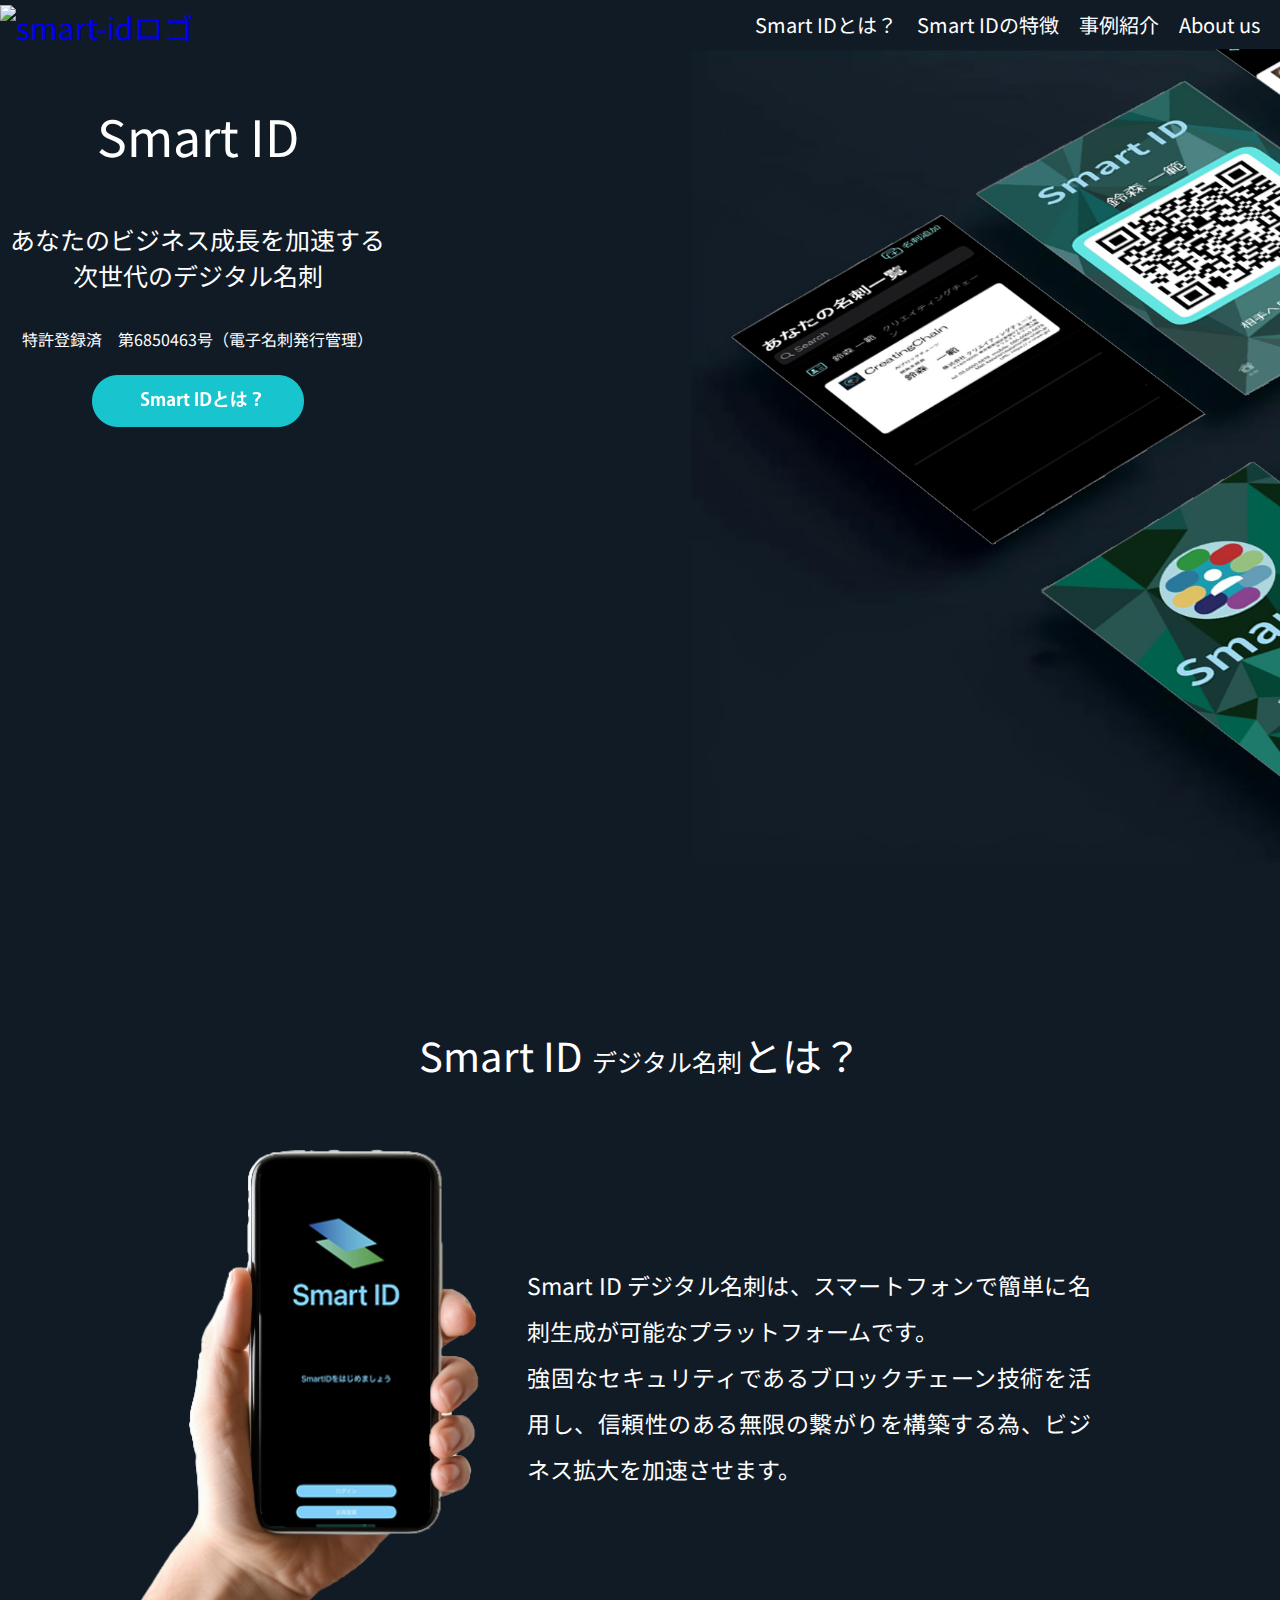
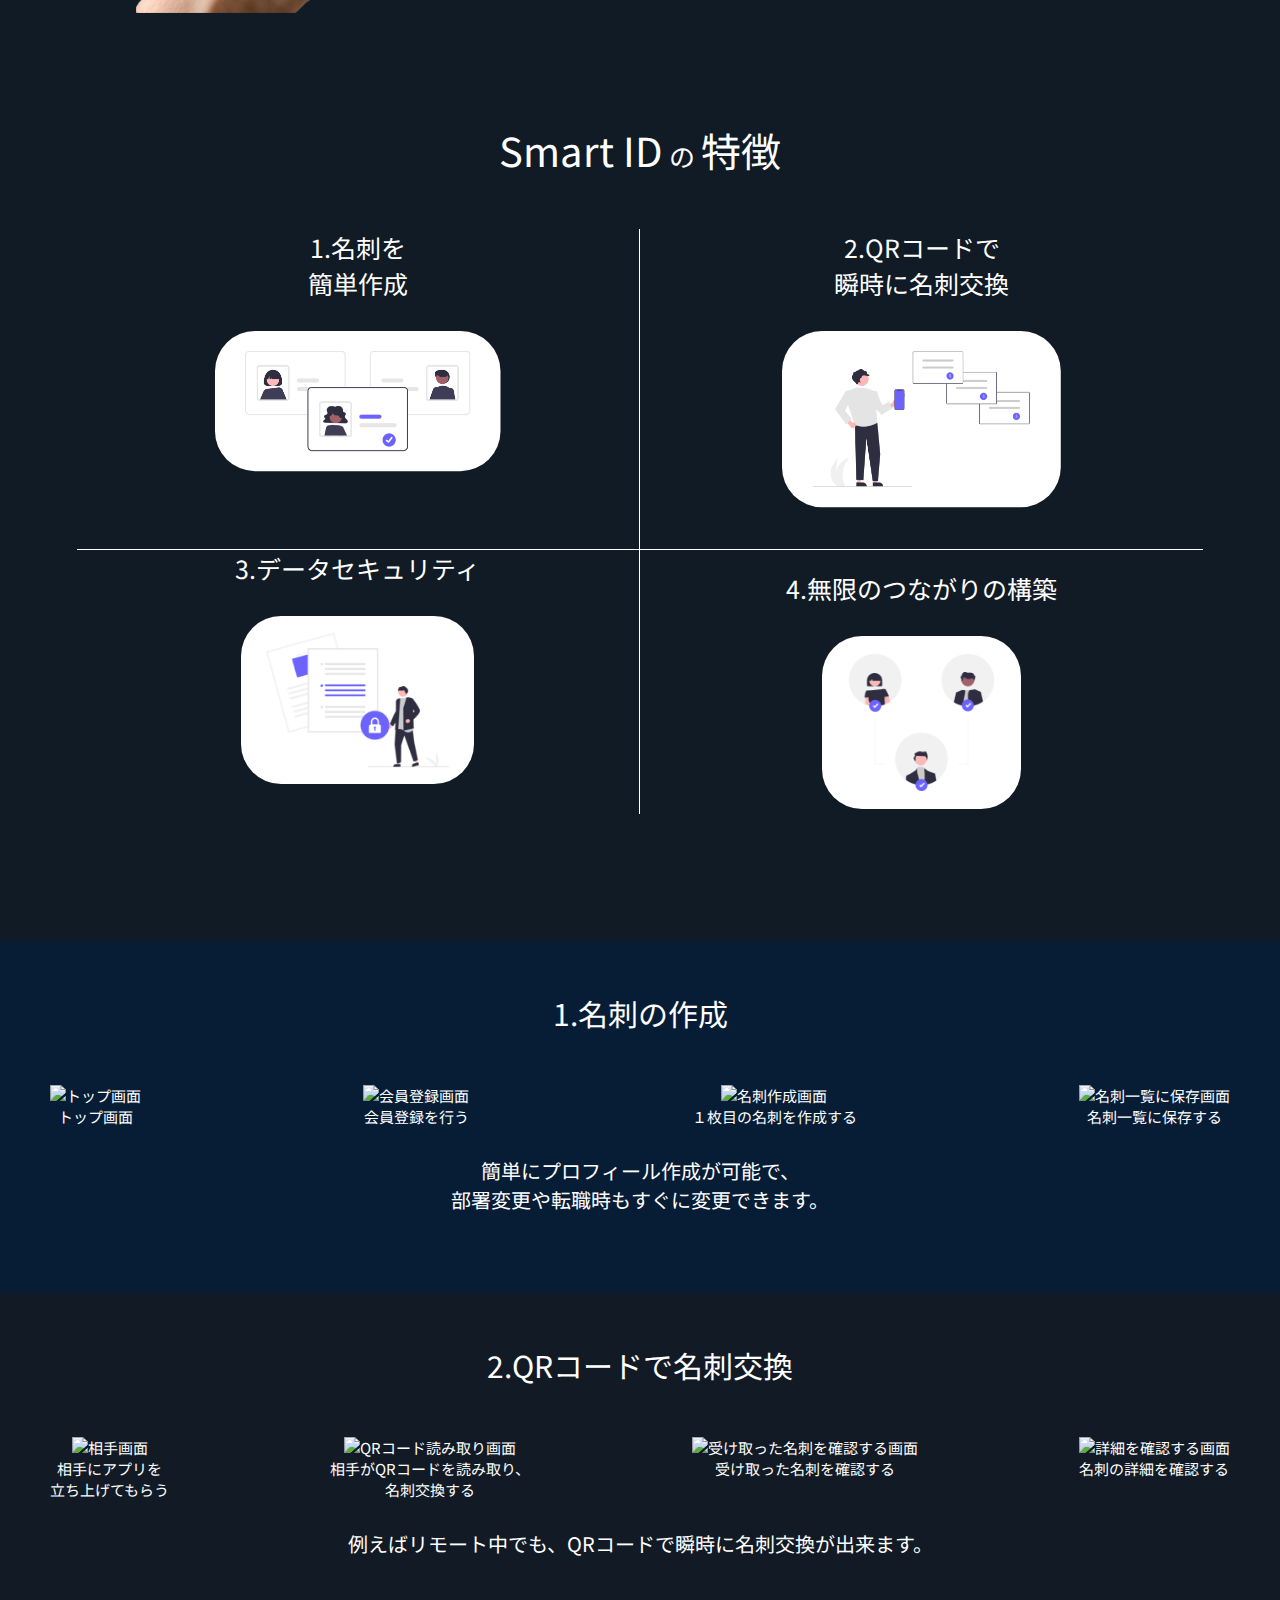
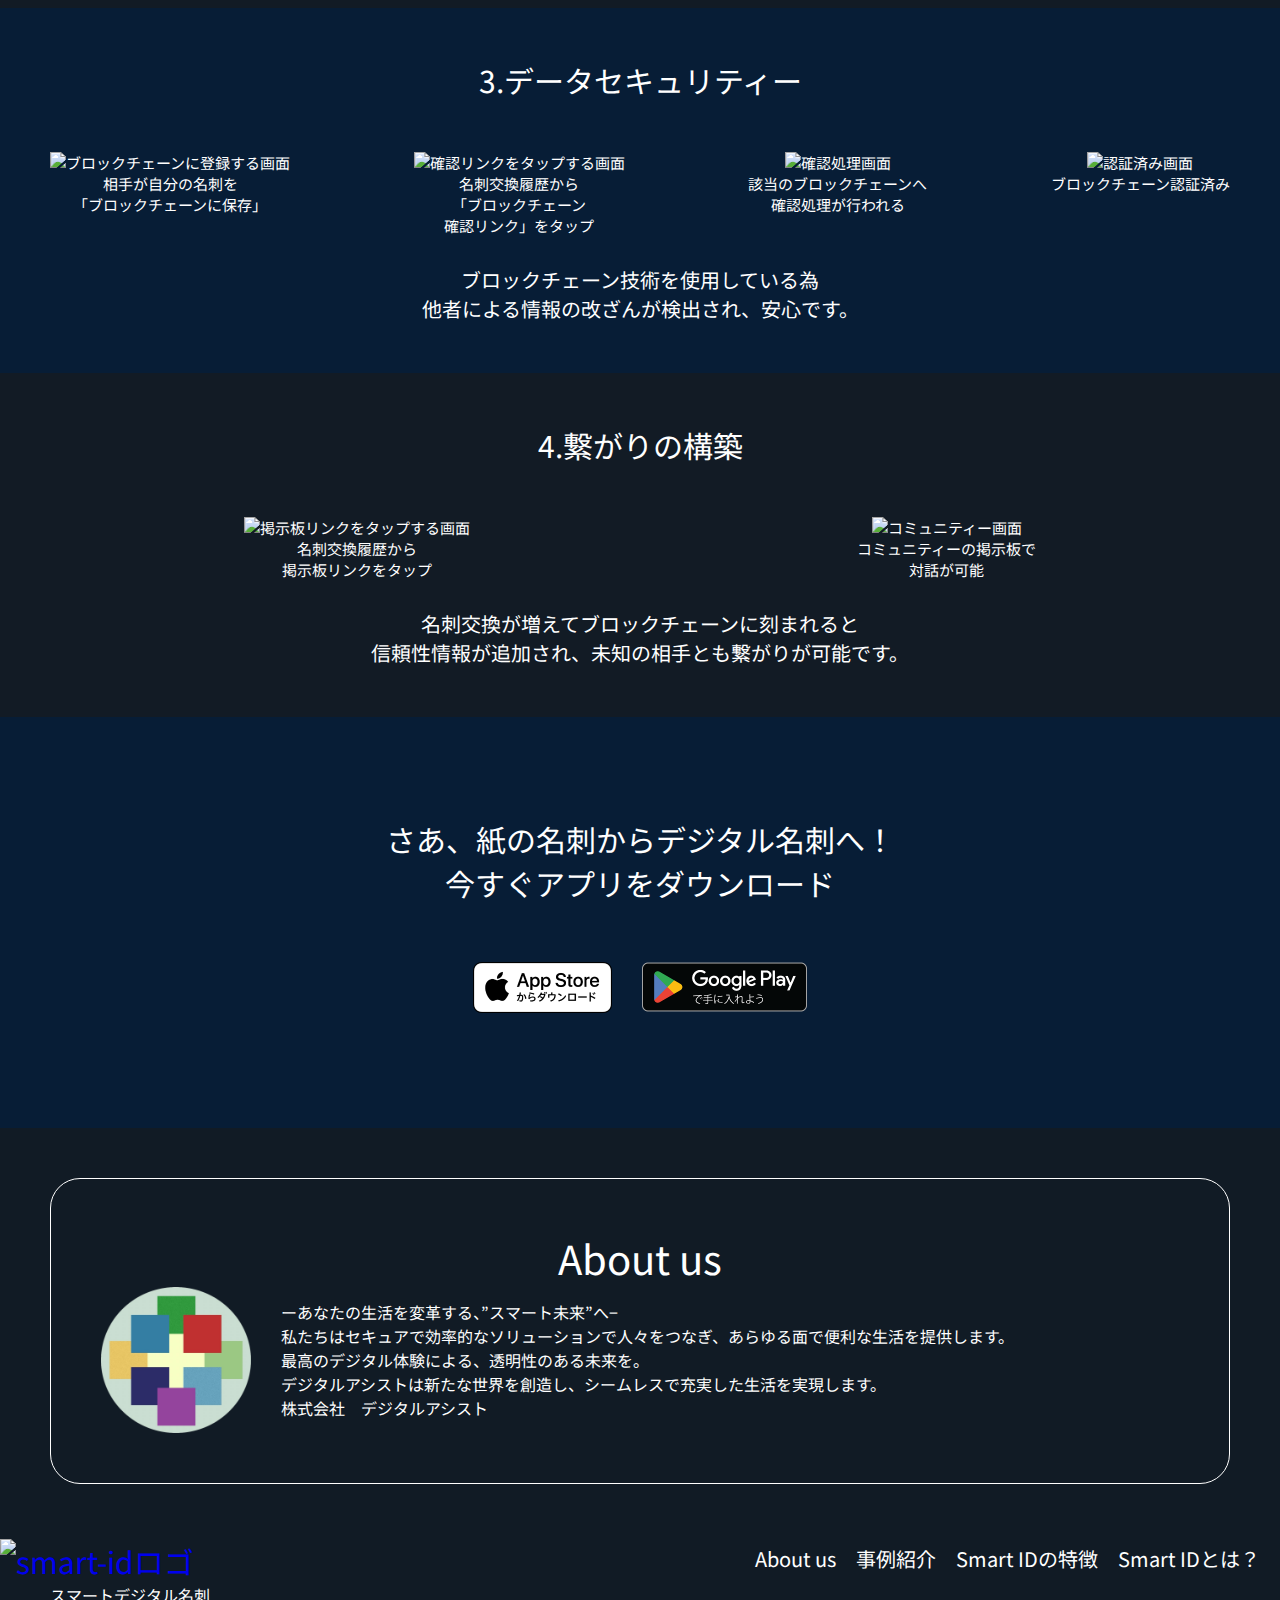
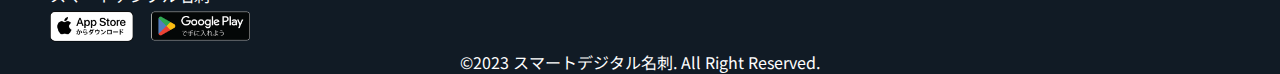
==== index編集中.html @ cce1cb6e "main visual cover" ====
<!doctype html>
<html>
<head>
<meta charset="UTF-8">
<title>Smart ID LP</title>
	<meta name="Description" content="あなたのビジネス成長を加速する、次世代のデジタル名刺">
<!--CSS-->
	<link href="https://fonts.googleapis.com/css?family=Noto+Sans+JP" rel="stylesheet">
	<link href="css/style.css" rel="stylesheet">
	
<!--CSS-->	
</head>
	
<body>
	
<!--header-->
	<header class="page-header wrapper">
		<h1><a href="index.html"><img class="logo" src="images/aprication logo2.png" alt="smart-idロゴ"></a>
	  </h1>

	<!--nav-->
		<nav>
			<ul class="main-nav">
				
				
				
				<li><a href="#about_us">About us</a></li>
				<li><a href="#">事例紹介</a></li>
				<li><a href="#point">Smart IDの特徴</a></li>
				<li><a href="#smart_id">Smart IDとは？</a></li>
            </ul>
		</nav>
		
	<!--nav-->
	</header>
<!--header-->
	
<!--main_visual-->	
	<div class="main_visual">
		<div class="main_text">
			<h1>Smart ID</h1>
			
			<p>あなたのビジネス成長を加速する
			<br>次世代のデジタル名刺</p><br>
			<h2>特許登録済　第6850463号（電子名刺発行管理）</h2><br>
			<a href="#smart_id"><img class="btn" src="images/botan/botan@2x.png" alt="botan"></a>
			<br>
			<br>
		
		</div>
		
        <div>
			<!--<img class="download" src="images/download botan@2x.png" alt="download botan">-->
		</div>
	
	</div>
<!--main_visual-->
	
<!--main-contents-->		
<main class="container">
		<div class="gradation-background">
			<!--smart_id-->
				<div id="smart_id">
					<h1>Smart ID <span>デジタル名刺</span>とは？</h1>
					<div class="contents">
						<img class="smartphone" src="images/hands2.png" alt="main-image">
						<p class="description"> Smart ID デジタル名刺は、スマートフォンで簡単に名刺生成が可能なプラットフォームです。<br>
					 強固なセキュリティであるブロックチェーン技術を活用し、信頼性のある無限の繋がりを構築する為、ビジネス拡大を加速させます。</p>		
					</div>
				</div>
			<!--smart_id-->
			
			<!--point-->
				<div id="point">
					<h1 class="point-title">Smart ID<span> の </span>特徴</h1>
					<div class="wrapper-grid">
						<div class="item border-b border-r">
							<p class="title">1.名刺を<br>簡単作成</p>
							<img src="images/undraw_Hire_re_gn5j.png" alt="meisi">
							<br><br><br><br>
							
							</div>
						<div class="item border-b">
							<p class="title">2.QRコードで<br>瞬時に名刺交換</p>
							<img src="images/undraw_Mobile_payments_re_7udl.png" alt="data-security">
							<br><br>
						
						</div>
						<div class="item border-r">
							<p class="title">3.データセキュリティ</p>
							<img src="images/undraw_secure_files_re_6vdh.png" alt="data-security">
						
						</div>
						<div class="item1">
							<p class="title">4.無限のつながりの構築</p>
							<img src="images/undraw_Connected_re_lmq2.png" alt="data-security">
				
						</div>
				
					</div>
					
				
				</div>
			<!--point-->
			
				</div>
			<!--detail-->
				
</main>
	
	
			<!--detail-->
				<div class="detail_wrapper">
					
					<div class="detail">
						<h1 class="h1" id="1">1.名刺の作成</h1>
						
							<div class="meishi_sakusei">
								 <div class="item">
									<img src="images/main_visual/smart id rogin.jpg" alt="トップ画面">
									 <p>トップ画面</p>
								 </div>
								 <div class="item">
									 <img src="images/main_visual/1-2.jpg" alt="会員登録画面">
									  <p>会員登録を行う</p>
								 </div>
								 <div class="item">
									 <img src="images/main_visual/1-3.jpg" alt="名刺作成画面">
									  <p>１枚目の名刺を作成する</p>
								 </div>
								 <div class="item">
									 <img src="images/main_visual/1-4.jpg" alt="名刺一覧に保存画面">
									  <p>名刺一覧に保存する</p>
							 </div>
								
						</div><br><h3>簡単にプロフィール作成が可能で、<br>部署変更や転職時もすぐに変更できます。</h3><br>
					 </div>
				     <div class="detail2" id="2">
						<h1 class="h1">2.QRコードで名刺交換</h1>
							<div class="qrcode_meishikoukann">
								<div class="item">
									<img src="images/main_visual/2-1.jpg" alt="相手画面">
									<p>相手にアプリを<br>立ち上げてもらう</p>
								</div>
							 	<div class="item">
									<img src="images/main_visual/2-2.jpg" alt="QRコード読み取り画面">
									<p>相手がQRコードを読み取り、<br>名刺交換する</p>
								</div>
							 	<div class="item">
									<img src="images/main_visual/2-3.jpg" alt="受け取った名刺を確認する画面">
									<p>受け取った名刺を確認する</p>
								</div>
							 	<div class="item">
									<img src="images/main_visual/2-4.jpg" alt="詳細を確認する画面">
									<p>名刺の詳細を確認する</p>
								</div>
						 	</div>
							<h3><br>例えばリモート中でも、QRコードで瞬時に名刺交換が出来ます。</h3>
						</div>
					
					<div class="detail" id="3">
						<h1 class="h1">3.データセキュリティー</h1>
						
							<div class="data_security">
								<div class="item">
									<img src="images/main_visual/3-1.jpg" alt="ブロックチェーンに登録する画面">
									<p>相手が自分の名刺を<br>「ブロックチェーンに保存」</p>
								</div>
								<div class="item">
									<img src="images/main_visual/3-2.jpg" alt="確認リンクをタップする画面">
									<p>名刺交換履歴から<br>「ブロックチェーン<br>確認リンク」をタップ</p>
								</div>
							 	<div class="item">
									<img src="images/main_visual/3-3.jpg" alt="確認処理画面">
									<p>該当のブロックチェーンへ<br>確認処理が行われる</p>
								</div>
							 	<div class="item">
									<img src="images/main_visual/3-4.jpg" alt="認証済み画面">
									<p>ブロックチェーン認証済み</p>
								</div>
						 </div><h3><br>ブロックチェーン技術を使用している為<br>
							他者による情報の改ざんが検出され、安心です。</h3>
					</div>
					
					<div class="detail2" id="4">
						<h1 class="h1">4.繋がりの構築</h1>
								
							<div class="tsunagari">
								<div class="item">
									 <img src="images/main_visual/3-1.jpg" alt="掲示板リンクをタップする画面">
									<p>名刺交換履歴から<br>掲示板リンクをタップ</p>
								</div>
								<div class="item">
									<img src="images/main_visual/4-2.jpg" alt="コミュニティー画面">
									<p>コミュニティーの掲示板で<br>対話が可能</p>
								</div>
							</div><br><h3>名刺交換が増えてブロックチェーンに刻まれると<br>信頼性情報が追加され、未知の相手とも繋がりが可能です。</h3>
					</div>
		</div>	
<!--main-contents-->		
	
<!--download2-->
<div class="download2">
	<p>さあ、紙の名刺からデジタル名刺へ！<br>今すぐアプリをダウンロード</p>
	<img src="images/download botan@2x.png" alt="download botan">
</div>
<!--download2-->

<!--about_us-->
	<article id="about_us">
		<h1 class="about_title">About us</h1>
			<div>
				<img src="images/Digital Assist icon.png" alt="digital_assist_logo">
				<p>ーあなたの生活を変革する、”スマート未来”へ−<br> 
					私たちはセキュアで効率的なソリューションで人々をつなぎ、あらゆる面で便利な生活を提供します。<br>最高のデジタル体験による、透明性のある未来を。<br>デジタルアシストは新たな世界を創造し、シームレスで充実した生活を実現します。<br>株式会社　デジタルアシスト 	</p>
			</div>
		
	

	</article>
<!--about_us-->

<!--footter-->
	<footer>
		<div class="footer">
				<h1><a href="index.html"><img class="logo" src="images/aprication logo2.png" alt="smart-idロゴ"></a></h1>		
			<nav>
			    <ul class="main-nav">
					<li><a href="#smart_id">Smart IDとは？</a></li>
					<li><a href="#point">Smart IDの特徴</a></li>
					<li><a href="#">事例紹介</a></li>
					<li><a href="#about_us">About us</a></li>
				</ul>
			</nav>
			</div>
		
		<div class="smartmeisi"><p>スマートデジタル名刺</p></div>
		<div class="download_botan">
			<img class="download_botan" src="images/download botan@2x.png" alt="download botan">
		</div>
		<p id="copy">
			<small>&copy;2023 スマートデジタル名刺.  All Right Reserved.</small>
		</p>
	</footer>
<!--footter-->
					
</body>
</html>
---- css/style.css ----
@charset "UTF-8";
/* ========================================
    リセットcss
========================================= */
html, body, div, span, applet, object, iframe,
h1, h2, h3, h4, h5, h6, p, blockquote, pre,
a, abbr, acronym, address, big, cite, code,
del, dfn, em, img, ins, kbd, q, s, samp,
small, strike, strong, sub, sup, tt, var,
b, u, i, center,
dl, dt, dd, ol, ul, li,
fieldset, form, label, legend,
table, caption, tbody, tfoot, thead, tr, th, td,
article, aside, canvas, details, embed,
figure, figcaption, footer, header, hgroup,
menu, nav, output, ruby, section, summary,
time, mark, audio, video {
    margin: 0;
    padding: 0;
    border: 0;
    font-style:normal;
    font-weight: normal;
    font-size: 100%;
    vertical-align: baseline;
}
article, aside, details, figcaption, figure,
footer, header, hgroup, menu, nav, section {
    display: block;
}
html{overflow-y: scroll;}
blockquote, q {quotes: none;}
blockquote:before, blockquote:after,q:before, q:after {content: ''; content: none;}
input, textarea{margin: 0; padding: 0;}
ol, ul{list-style:none;}
table{border-collapse: collapse; border-spacing:0;}
caption, th{text-align: left;}
a:focus {outline:none;}

div#test {
    text-align: center;
    position: absolute;
    top: 0;
    opacity: 0.5;
}

/* micro clearfix */
.cf:before,
.cf:after {
    content: " ";
    display: table;
}
.cf:after {clear: both;}
.cf {*zoom: 1;}

/* 共通部分
------------------------------------------------------------*/

html{
	font-size: 100%;
}

body{
	background-color: #111B25;
	color: #FFFFFF;
	font-family: "Noto Sans JP"; "小塚ゴシック Pro""Hiragino Sans", "Hiragino Kaku Gothic ProN", "Meiryo", "sans-serif";
	text-align: center;
}

/* HEADER------------------
------------------------------------------------------------*/
.logo{
	width:150px;
	margin-top: 5px;
}
.main-nav{
	display: flex;
	font-size: 20px;
	margin:10px;
	flex-direction: row-reverse;
	list-style: none;		
}
.wrapper{
	max-width: 1300px;
	margin: 0 auto;
}
.main-nav ul li a{
	margin: 10px;
	text-decoration: none;
	color: #FFFFFF;
}

a:hover {
    color: #0AC0DE;	
}

.page-header{
	display:flex;
	justify-content: space-between;
}


/* main visual wrapper-----
   ------------------------------------------------------------*/
.main_visual{
	background-image: url("../images/main visual1.png");
	background-repeat:no-repeat;
	background-size:cover;
	width:100%;
	display: flex;
	justify-content: space-between;
	min-height: 100vh;
	
}
.main_text{
	padding: 0 10px;
}
.main_text h1{
	font-size: 50px;
	padding: 50px 0 50px 0;
}

.main_visual p{
		font-size: 25px;
	padding-bottom: 10px;
}
.btn{
	width: 212px;
}
.download{
	padding: 407px 10px 0 0;
	width: 334px;
}


/* smart id デジタル名刺とは？-----
---------------------------------------------------------------------*/
.container{

}
.gradation-background{
	background-image:url("../images/gradation.png");
    background-repeat: no-repeat;
	background-size: contain;
	background-position: center;
	padding: 6%;
}

#smart_id h1{
	font-size: 40px;
	padding: 0,50px;
}
#smart_id span{
	font-size: 25px;
}
.contents{
	display: flex;
}

.smartphone{
	width:40%;
}
.description{
	font-size: 23px;
	width: 50%;
	text-align: justify;
	display: flex;
	align-items: center;
	line-height: 2;
}


/* point-----
--------------------------------------------------------------------------*/
.point-title{
	font-size: 40px;
	padding: 50px;
}
.point-title span{
	font-size: 26px;
}
.wrapper-grid{
	display: grid;
	grid-template-columns: 1fr 1fr;
	
}
.wrapper-grid item{
	font-size: 20px;
	padding: 50px;
}
.wrapper-grid a{
	text-decoration: none;
}
.title{
	font-size: 25px;
	padding-bottom: 30px;
}
.item1 p{
	padding-top: 20px;
}
.border-b{
	border-bottom: 1px solid;
	
}
.border-r{
	border-right: 1px solid;
}
.container{
	padding-bottom: 50px;
}
a{
		text-decoration: none;
}
.title{
	text-decoration:none;
}
/* detail-----
--------------------------------------------------------------------------*/
h1{
	font-size: 30px;
}
.detail{
	padding: 50px;
	font-size: 20px;
	background-color: #071D36;
}
.detail2{
	padding: 50px;
	font-size: 20px;
	background-color:#121B25;
}
div #2{
	background-color:#218E7C;
}
.detail img{
	width: 180px;
}
.detail2 img{
	width: 180px;
}
.meishi_sakusei{
	display: flex;
	justify-content: space-between;
	font-size: 15px;
	
}
.qrcode_meishikoukann{
	display: flex;
	justify-content: space-between;
	font-size: 15px;
}
.data_security{
	display: flex;
	justify-content: space-between;
	font-size: 15px;
}
.tsunagari{
	display: flex;
	justify-content: space-around;
	font-size: 15px;
}

.h1{
	margin-bottom: 50px;
}

/* download2-----
--------------------------------------------------------------------------*/
.download2{
	font-size: 30px;
	padding:100px;
	background-color:#071D36;
}
.download2 img{
	padding-top: 50px;
	width: 334px;
}
/* about us-----
--------------------------------------------------------------------------*/
.about_title{
	font-size: 40px;
}
#about_us{
    padding: 50px;
	margin: 50px;
	border: 1px solid;
	border-radius: 30px;
}
#about_us div{
	display: flex;
	text-align: justify;
	align-items: center;
}
#about_us img{ 
	width: 150px;   
	margin-right: 30px;   
}
#about-us p{
	padding: 10px;
	font-size: 25px;
}
/* footer-----
--------------------------------------------------------------------------*/
.footer{
	display: flex;
	justify-content: space-between;
}
.smartmeisi{
	text-align: left;
	margin-left: 50px;
}
.download_botan{
	width: 200px;
	margin-left: 25px;
}
nav ul li a{
	margin: 10px;
	text-decoration: none;
	color: #FFFFFF;
}
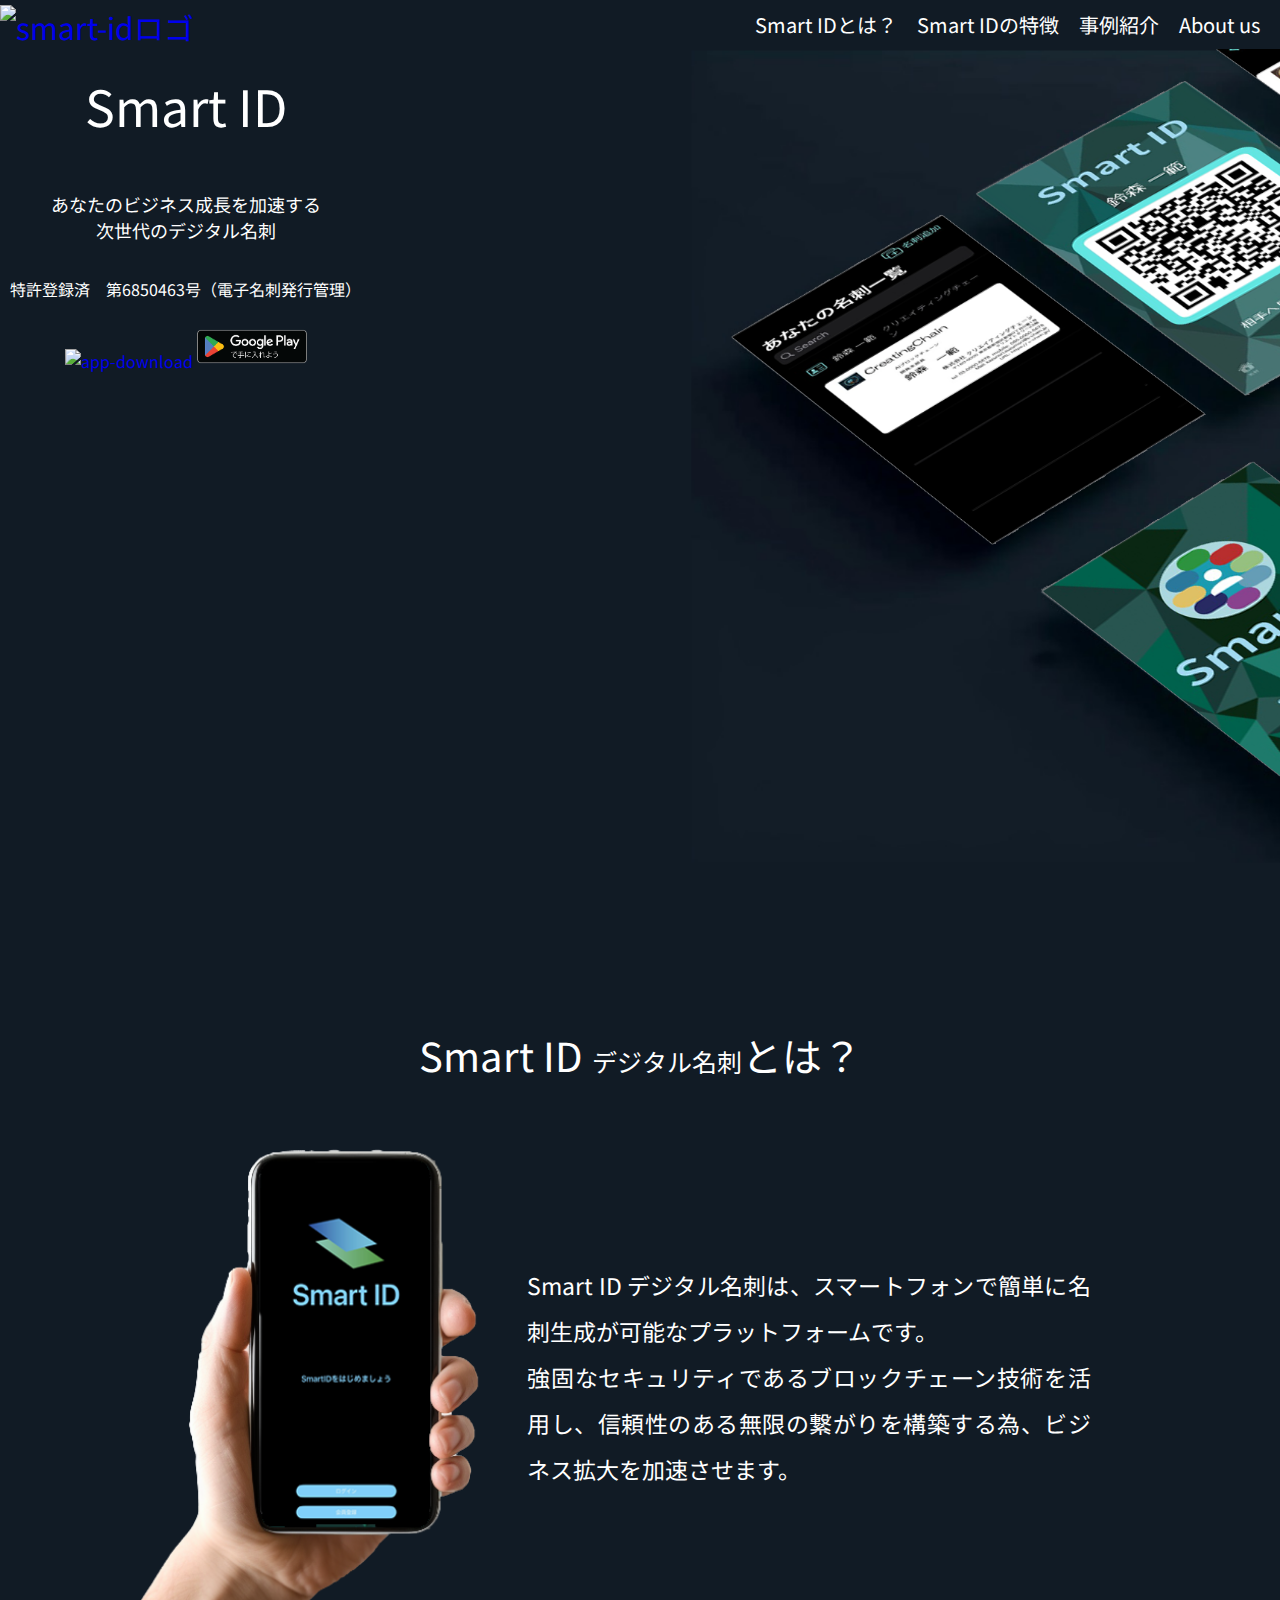
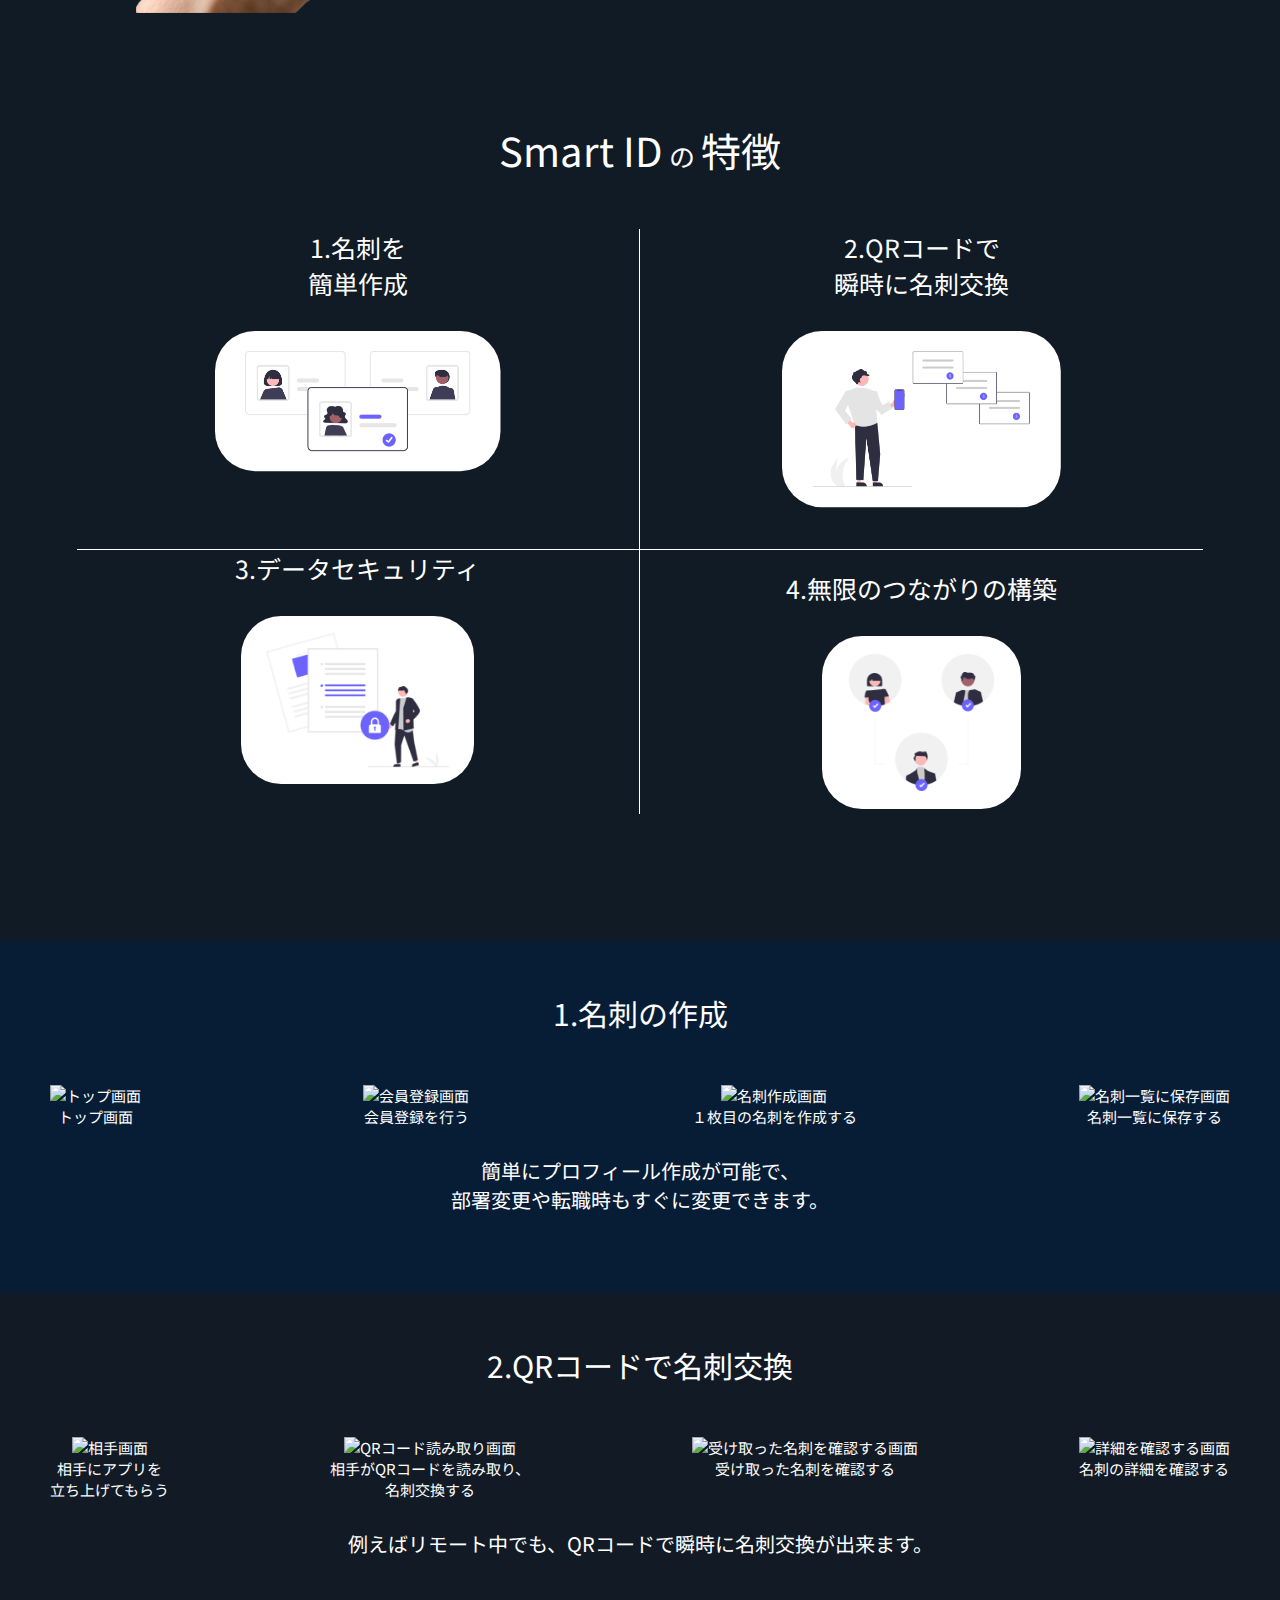
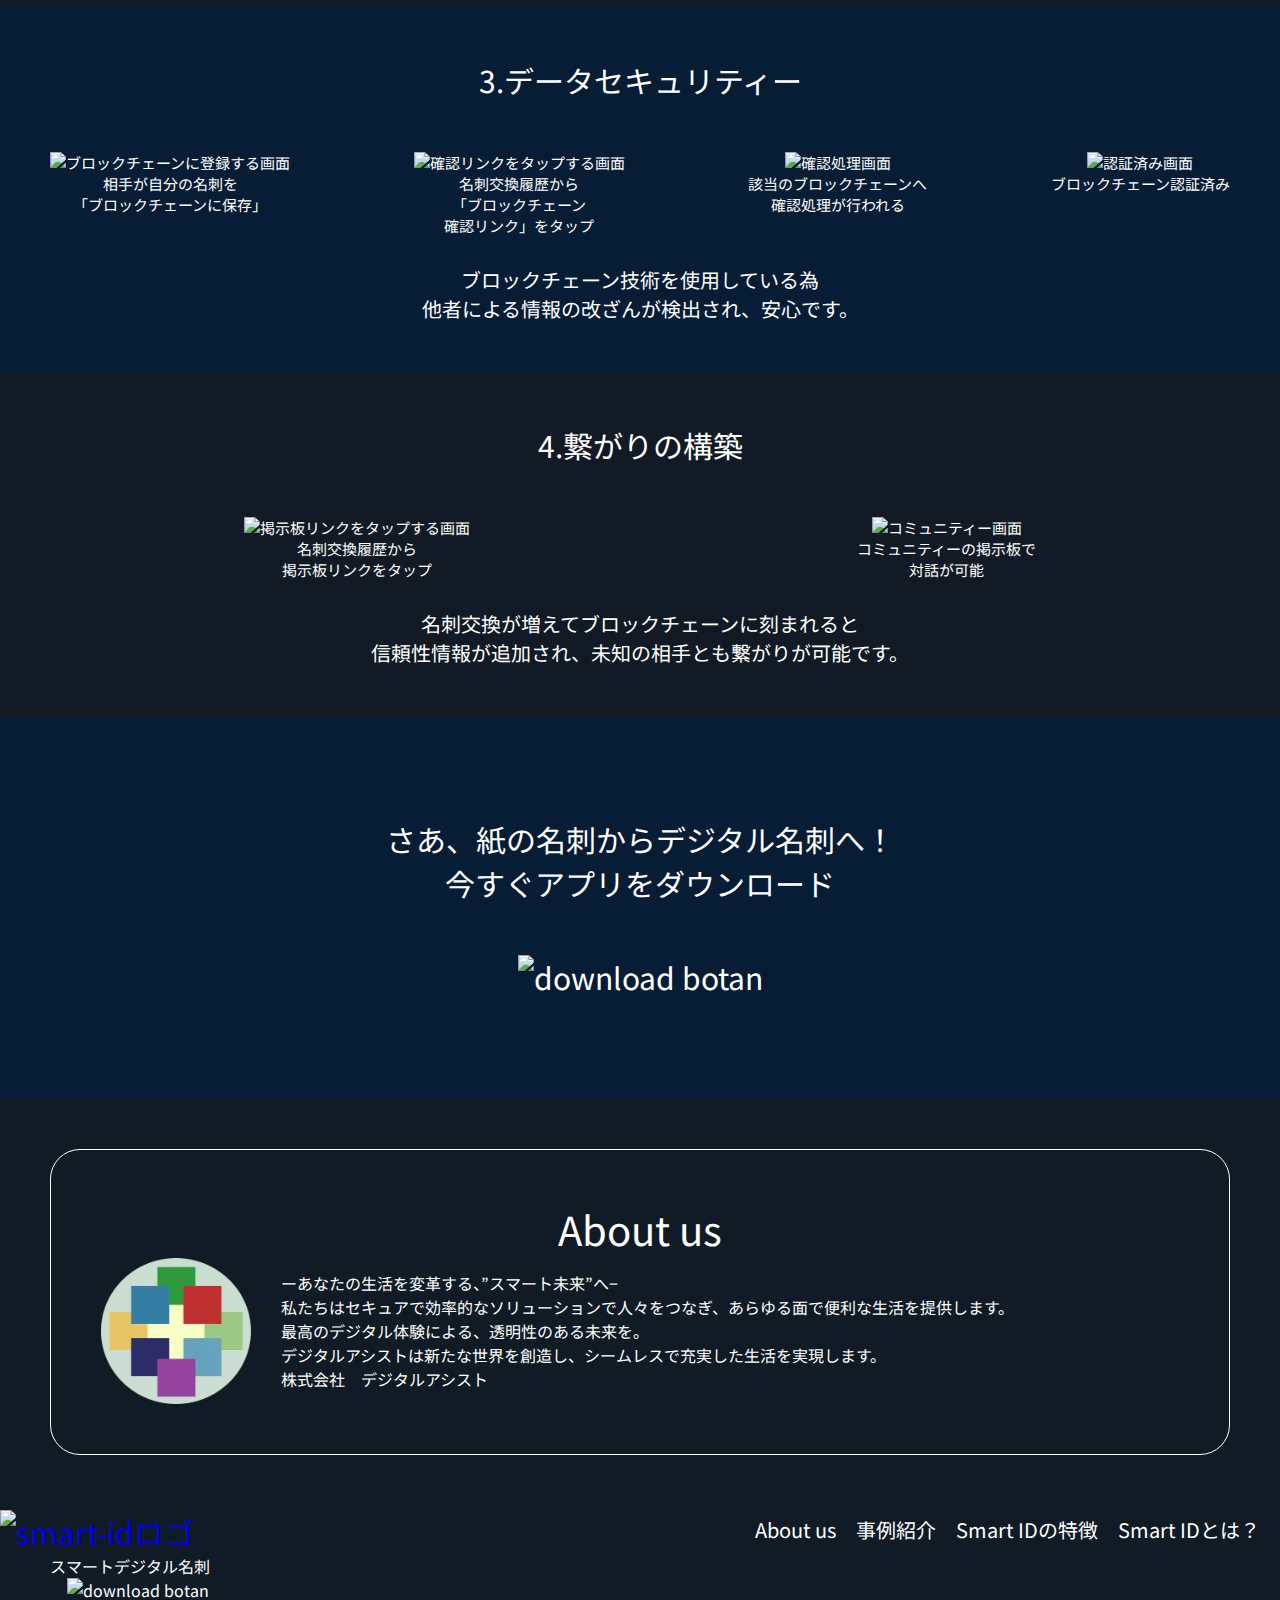
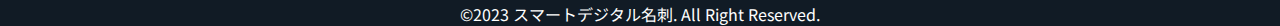
==== commit 511e31e5: "botan" ====
--- a/index編集中.html
+++ b/index編集中.html
@@ -43,7 +43,8 @@
 			<p>あなたのビジネス成長を加速する
 			<br>次世代のデジタル名刺</p><br>
 			<h2>特許登録済　第6850463号（電子名刺発行管理）</h2><br>
-			<a href="#smart_id"><img class="btn" src="images/botan/botan@2x.png" alt="botan"></a>
+			<a href="https://apps.apple.com/jp/app/smartid/id1668296400"><img class="btn" src="images/appstore" alt="app-download"></a>
+			<a href="#"><img class="btn" src="images/google.png" alt="botan"></a>
 			<br>
 			<br>
 		
--- a/css/style.css
+++ b/css/style.css
@@ -116,15 +116,15 @@
 }
 .main_text h1{
 	font-size: 50px;
-	padding: 50px 0 50px 0;
+	padding: 20px 0 50px 0;
 }
 
 .main_visual p{
-		font-size: 25px;
+		font-size: 18px;
 	padding-bottom: 10px;
 }
 .btn{
-	width: 212px;
+	width: 110px;
 }
 .download{
 	padding: 407px 10px 0 0;
